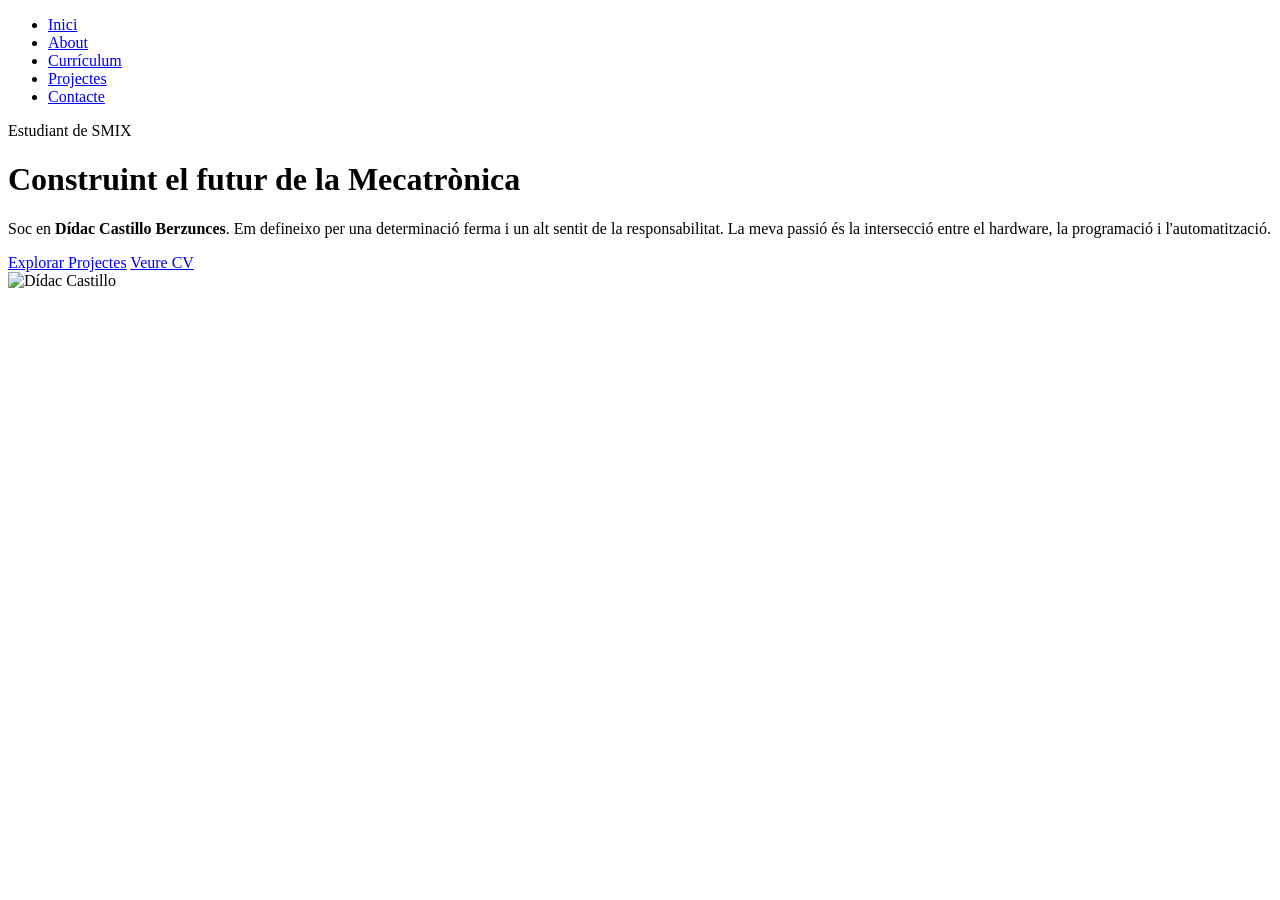
==== index.html @ 7cf4c943 "Rename Paginas web pruebas/index.html to index.html" ====
<!DOCTYPE html>
<html lang="ca">
<head>
    <meta charset="UTF-8">
    <meta name="viewport" content="width=device-width, initial-scale=1.0">
    <title>Dídac Castillo | Portfoli IT</title>
    <link rel="stylesheet" href="style.css">
    <link href="https://fonts.googleapis.com/css2?family=Inter:wght@400;500;600;700;800&display=swap" rel="stylesheet">
</head>
<body>

    <nav class="navbar">
        <div class="nav-container">
            <ul class="nav-links">
                <li><a href="index.html" class="active">Inici</a></li>
                <li><a href="about.html">About</a></li>
                <li><a href="cv.html">Currículum</a></li>
                <li><a href="projectes.html">Projectes</a></li>
                <li><a href="contacte.html">Contacte</a></li>
            </ul>
        </div>
    </nav>

    <main class="container">
        <header class="hero-wrapper">
            <div class="hero-content">
                <span class="badge">Estudiant de SMIX</span>
                <h1>Construint el futur de la <span class="highlight">Mecatrònica</span></h1>
                <p>
                    Soc en <strong>Dídac Castillo Berzunces</strong>. Em defineixo per una determinació ferma i un alt sentit de la responsabilitat. 
                    La meva passió és la intersecció entre el hardware, la programació i l'automatització.
                </p>
                <div class="cta-group">
                    <a href="projectes.html" class="btn btn-primary">Explorar Projectes</a>
                    <a href="cv.html" class="btn btn-outline">Veure CV</a>
                </div>
            </div>

            <div class="hero-visual">
                <img src="IMG_20260318_125308.jpg" alt="Dídac Castillo" class="hero-img">
            </div>
        </header>

        <section class="purpose-bar">
        </section>
    </main>

</body>
</html>
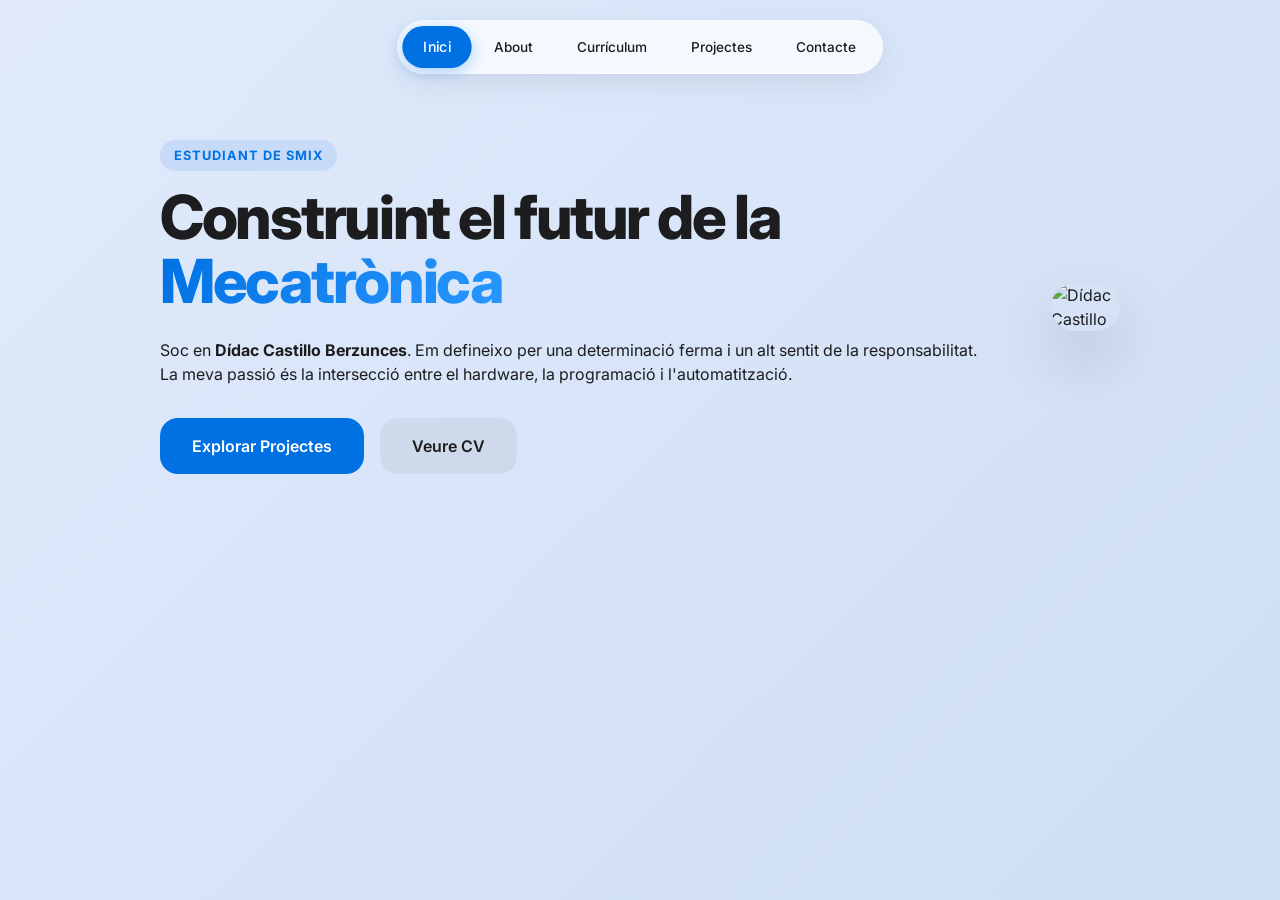
==== commit 49f4669b: "Update index.html" ====
--- a/index.html
+++ b/index.html
@@ -4,7 +4,7 @@
     <meta charset="UTF-8">
     <meta name="viewport" content="width=device-width, initial-scale=1.0">
     <title>Dídac Castillo | Portfoli IT</title>
-    <link rel="stylesheet" href="style.css">
+    <link rel="stylesheet" href="Paginas web pruebas/style.css">
     <link href="https://fonts.googleapis.com/css2?family=Inter:wght@400;500;600;700;800&display=swap" rel="stylesheet">
 </head>
 <body>
--- a/Paginas web pruebas/style.css
+++ b/Paginas web pruebas/style.css
@@ -0,0 +1,269 @@
+/* 1. CONFIGURACIÓN BASE Y VARIABLES */
+:root {
+    --apple-blue: #0071e3;
+    --apple-gray: #1d1d1f;
+    --apple-light-gray: #f5f5f7;
+    --glass-bg: rgba(255, 255, 255, 0.75);
+    --transition-smooth: all 0.5s cubic-bezier(0.16, 1, 0.3, 1);
+}
+
+* {
+    margin: 0;
+    padding: 0;
+    box-sizing: border-box;
+    -webkit-font-smoothing: antialiased;
+}
+
+body {
+    font-family: 'Inter', -apple-system, BlinkMacSystemFont, sans-serif;
+    background: linear-gradient(135deg, #e0eafc 0%, #cfdef3 100%);
+    background-attachment: fixed;
+    color: var(--apple-gray);
+    line-height: 1.5;
+    overflow-x: hidden;
+}
+
+/* NAVBAR DINÁMICA ESTILO ISLA */
+.navbar {
+    position: fixed;
+    top: 20px;
+    left: 50%;
+    transform: translateX(-50%);
+    background: var(--glass-bg);
+    backdrop-filter: blur(20px) saturate(180%);
+    -webkit-backdrop-filter: blur(20px) saturate(180%);
+    border-radius: 40px;
+    padding: 6px;
+    z-index: 2000;
+    border: 1px solid rgba(255, 255, 255, 0.4);
+    box-shadow: 0 8px 32px rgba(0, 0, 0, 0.08);
+    /* Animación de entrada de la isla completa */
+    animation: islandAppear 0.6s cubic-bezier(0.23, 1, 0.32, 1);
+}
+
+.nav-links {
+    display: flex;
+    list-style: none;
+    gap: 4px;
+    position: relative;
+}
+
+.nav-links a {
+    text-decoration: none;
+    color: var(--apple-gray);
+    font-size: 0.85rem;
+    font-weight: 500;
+    padding: 10px 22px;
+    border-radius: 30px;
+    position: relative;
+    display: inline-block;
+    transition: all 0.4s cubic-bezier(0.16, 1, 0.3, 1); /* Transición fluida */
+}
+
+/* El estado activo con efecto de expansión */
+.nav-links a.active {
+    background: var(--apple-blue);
+    color: white !important;
+    box-shadow: 0 4px 15px rgba(0, 113, 227, 0.3);
+    transform: scale(1.05); /* Un poco más grande para dar profundidad */
+}
+
+/* Efecto hover fluido que imita el movimiento */
+.nav-links a:hover:not(.active) {
+    background: rgba(0, 0, 0, 0.05);
+    transform: translateY(-1px);
+}
+
+/* Animación de la "Isla" al cargar */
+@keyframes islandAppear {
+    from { 
+        transform: translateX(-50%) scale(0.8); 
+        opacity: 0; 
+        filter: blur(10px);
+    }
+    to { 
+        transform: translateX(-50%) scale(1); 
+        opacity: 1; 
+        filter: blur(0);
+    }
+}
+.nav-links {
+    display: flex;
+    list-style: none;
+    gap: 4px;
+}
+
+.nav-links a {
+    text-decoration: none;
+    color: var(--apple-gray);
+    font-size: 0.85rem;
+    font-weight: 500;
+    padding: 10px 20px;
+    border-radius: 30px;
+    transition: var(--transition-smooth);
+}
+
+.nav-links a:hover {
+    background: rgba(0, 0, 0, 0.04);
+}
+
+.nav-links a.active {
+    background: var(--apple-blue);
+    color: white !important;
+    box-shadow: 0 4px 15px rgba(0, 113, 227, 0.3);
+}
+
+/* 3. CONTENEDORES Y ESTRUCTURA */
+.container {
+    max-width: 1000px;
+    margin: 140px auto 60px;
+    padding: 0 20px;
+    display: flex;
+    flex-direction: column;
+    align-items: center;
+    animation: fadeInBlur 1s var(--transition-smooth) forwards;
+}
+
+/* Layout para el Hero (Index) */
+.hero-wrapper {
+    display: flex;
+    align-items: center;
+    gap: 60px;
+    text-align: left;
+}
+
+/* 4. TARJETAS CON EFECTO HOVER */
+.glass-card, .card {
+    background: var(--glass-bg);
+    backdrop-filter: blur(15px);
+    border-radius: 28px;
+    padding: 40px;
+    width: 100%;
+    margin-bottom: 24px;
+    border: 1px solid rgba(255, 255, 255, 0.5);
+    box-shadow: 0 10px 40px rgba(0, 0, 0, 0.04);
+    transition: transform 0.4s ease, box-shadow 0.4s ease;
+}
+
+.glass-card:hover, .card:hover {
+    transform: translateY(-5px);
+    box-shadow: 0 20px 50px rgba(0, 0, 0, 0.1);
+}
+
+/* 5. TIPOGRAFÍA Y BOTONES */
+h1 {
+    font-size: 3.8rem;
+    font-weight: 800;
+    letter-spacing: -0.04em;
+    line-height: 1.05;
+    margin-bottom: 24px;
+}
+
+.highlight {
+    background: linear-gradient(120deg, #0071e3, #2997ff);
+    -webkit-background-clip: text;
+    -webkit-text-fill-color: transparent;
+}
+
+.badge {
+    display: inline-block;
+    padding: 6px 14px;
+    background: rgba(0, 113, 227, 0.1);
+    color: var(--apple-blue);
+    border-radius: 20px;
+    font-size: 0.8rem;
+    font-weight: 700;
+    margin-bottom: 15px;
+    text-transform: uppercase;
+    letter-spacing: 1px;
+}
+
+.cta-group {
+    display: flex;
+    gap: 16px;
+    margin-top: 32px;
+}
+
+.btn {
+    padding: 16px 32px;
+    border-radius: 18px;
+    text-decoration: none;
+    font-weight: 600;
+    font-size: 1rem;
+    transition: var(--transition-smooth);
+}
+
+.btn-primary {
+    background: var(--apple-blue);
+    color: white;
+}
+
+.btn-primary:hover {
+    background: #0077ed;
+    transform: scale(1.03);
+}
+
+.btn-outline {
+    background: rgba(0, 0, 0, 0.05);
+    color: var(--apple-gray);
+}
+
+.btn-outline:hover {
+    background: rgba(0, 0, 0, 0.08);
+}
+
+/* 6. IMAGEN DE PERFIL */
+.hero-img {
+    width: 320px;
+    height: 320px;
+    border-radius: 50px;
+    object-fit: cover;
+    box-shadow: 0 30px 60px rgba(0,0,0,0.15);
+    transition: var(--transition-smooth);
+}
+
+.hero-img:hover {
+    transform: scale(1.02) rotate(1deg);
+}
+
+/* 7. ANIMACIONES */
+@keyframes slideDown {
+    from { transform: translate(-50%, -100px); opacity: 0; }
+    to { transform: translate(-50%, 0); opacity: 1; }
+}
+
+@keyframes fadeInBlur {
+    from { opacity: 0; filter: blur(10px); transform: translateY(30px); }
+    to { opacity: 1; filter: blur(0); transform: translateY(0); }
+}
+
+/* 8. RESPONSIVE */
+@media (max-width: 768px) {
+    .hero-wrapper {
+        flex-direction: column-reverse;
+        text-align: center;
+        gap: 30px;
+    }
+    
+    h1 { font-size: 2.5rem; }
+    
+    .hero-img {
+        width: 200px;
+        height: 200px;
+        border-radius: 40px;
+    }
+
+    .cta-group {
+        flex-direction: column;
+    }
+
+    .navbar {
+        width: 95%;
+        top: 10px;
+    }
+    
+    .nav-links a {
+        padding: 8px 12px;
+        font-size: 0.75rem;
+    }
+}
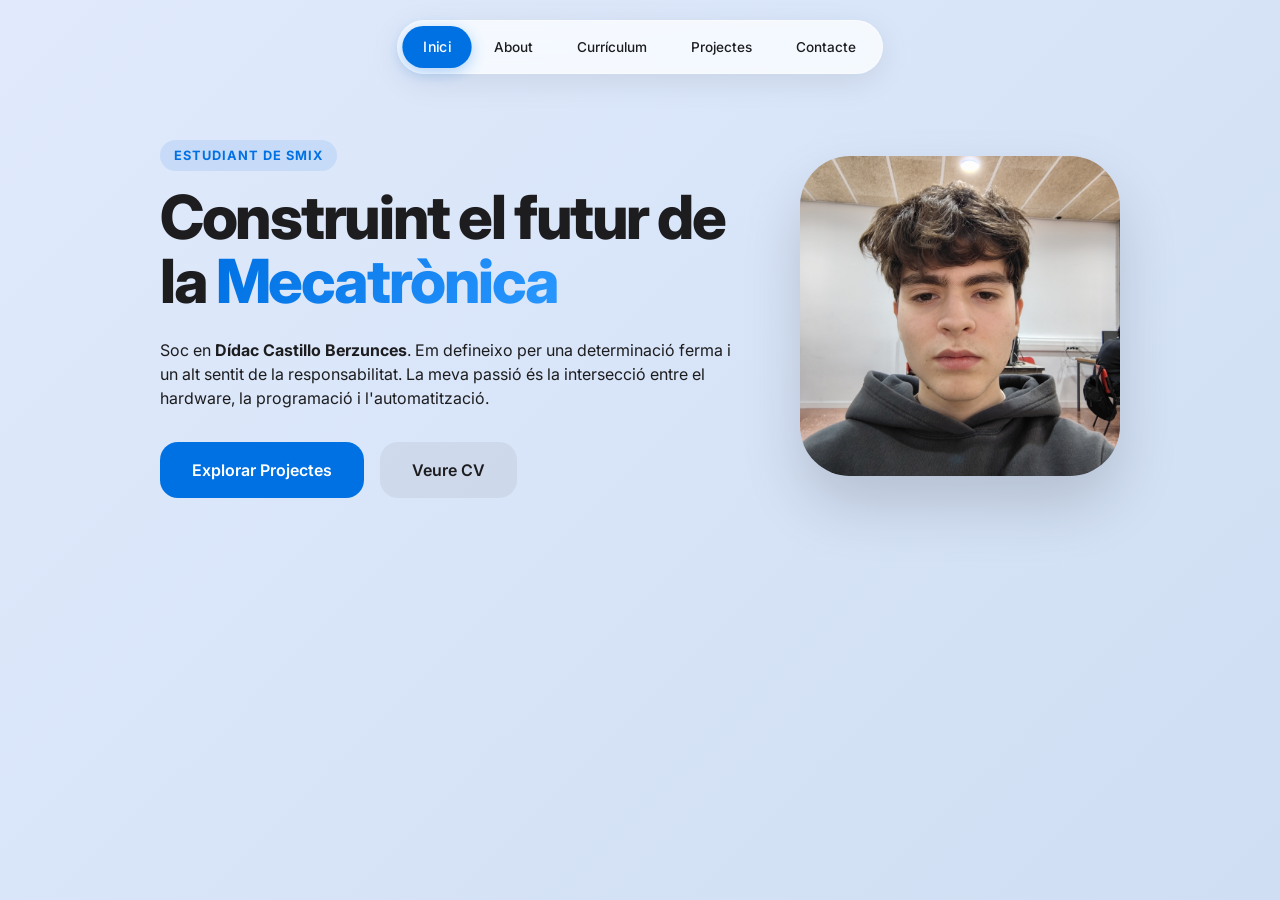
==== commit 31ba4957: "Update index.html" ====
--- a/index.html
+++ b/index.html
@@ -13,10 +13,10 @@
         <div class="nav-container">
             <ul class="nav-links">
                 <li><a href="index.html" class="active">Inici</a></li>
-                <li><a href="about.html">About</a></li>
-                <li><a href="cv.html">Currículum</a></li>
-                <li><a href="projectes.html">Projectes</a></li>
-                <li><a href="contacte.html">Contacte</a></li>
+                <li><a href="Paginas web pruebas/about.html">About</a></li>
+                <li><a href="Paginas web pruebas/cv.html">Currículum</a></li>
+                <li><a href="Paginas web pruebas/projectes.html">Projectes</a></li>
+                <li><a href="Paginas web pruebas/contacte.html">Contacte</a></li>
             </ul>
         </div>
     </nav>
@@ -37,7 +37,7 @@
             </div>
 
             <div class="hero-visual">
-                <img src="IMG_20260318_125308.jpg" alt="Dídac Castillo" class="hero-img">
+                <img src="Paginas web pruebas/IMG_20260318_125308.jpg" alt="Dídac Castillo" class="hero-img">
             </div>
         </header>
 
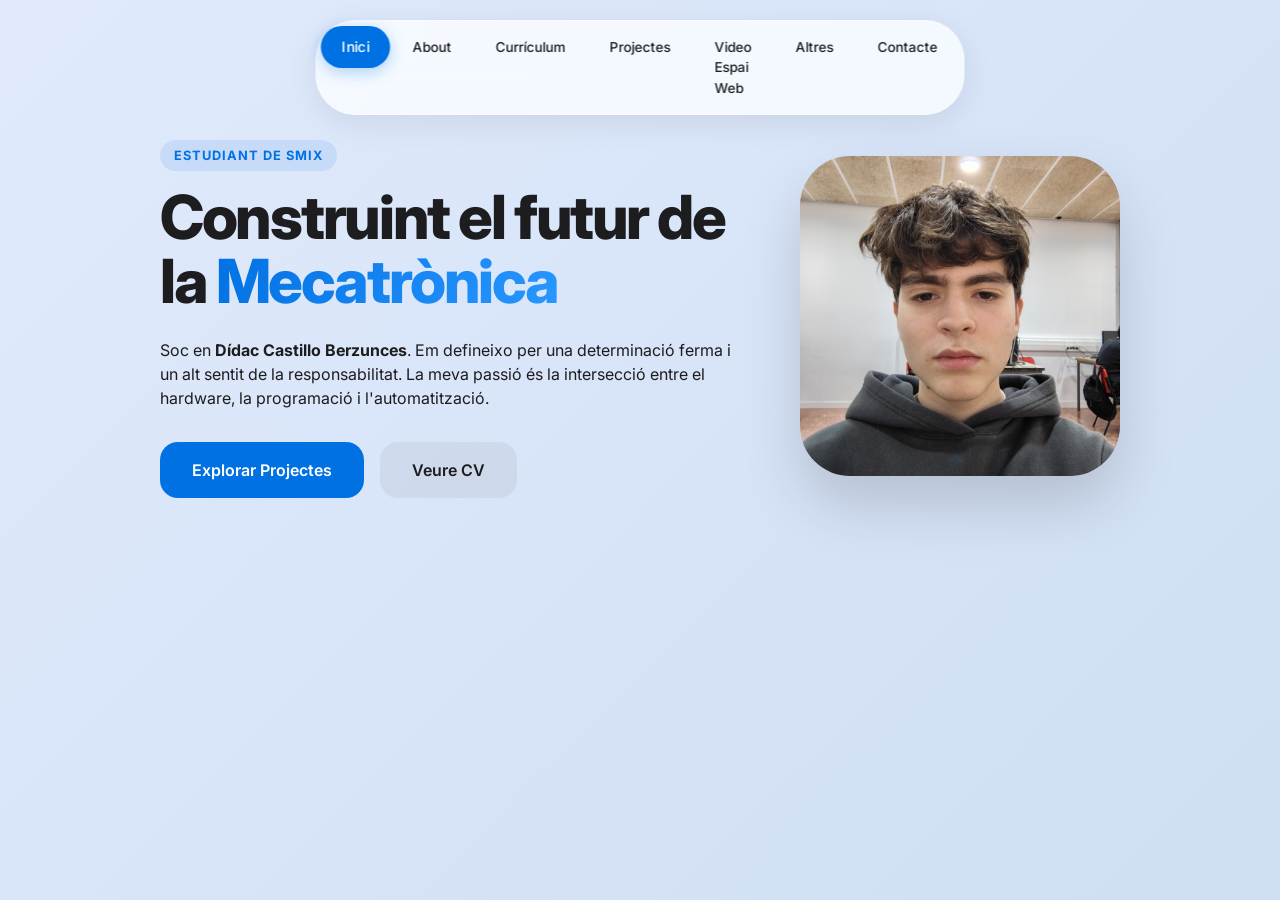
==== commit dfc2b175: "Update index.html" ====
--- a/index.html
+++ b/index.html
@@ -16,6 +16,8 @@
                 <li><a href="Paginas web pruebas/about.html">About</a></li>
                 <li><a href="Paginas web pruebas/cv.html">Currículum</a></li>
                 <li><a href="Paginas web pruebas/projectes.html">Projectes</a></li>
+                <li><a href="Paginas web pruebas/videoespaiweb.html">Video Espai Web</a></li>
+                <li><a href="Paginas web pruebas/altres.html">Altres</a></li>
                 <li><a href="Paginas web pruebas/contacte.html">Contacte</a></li>
             </ul>
         </div>
